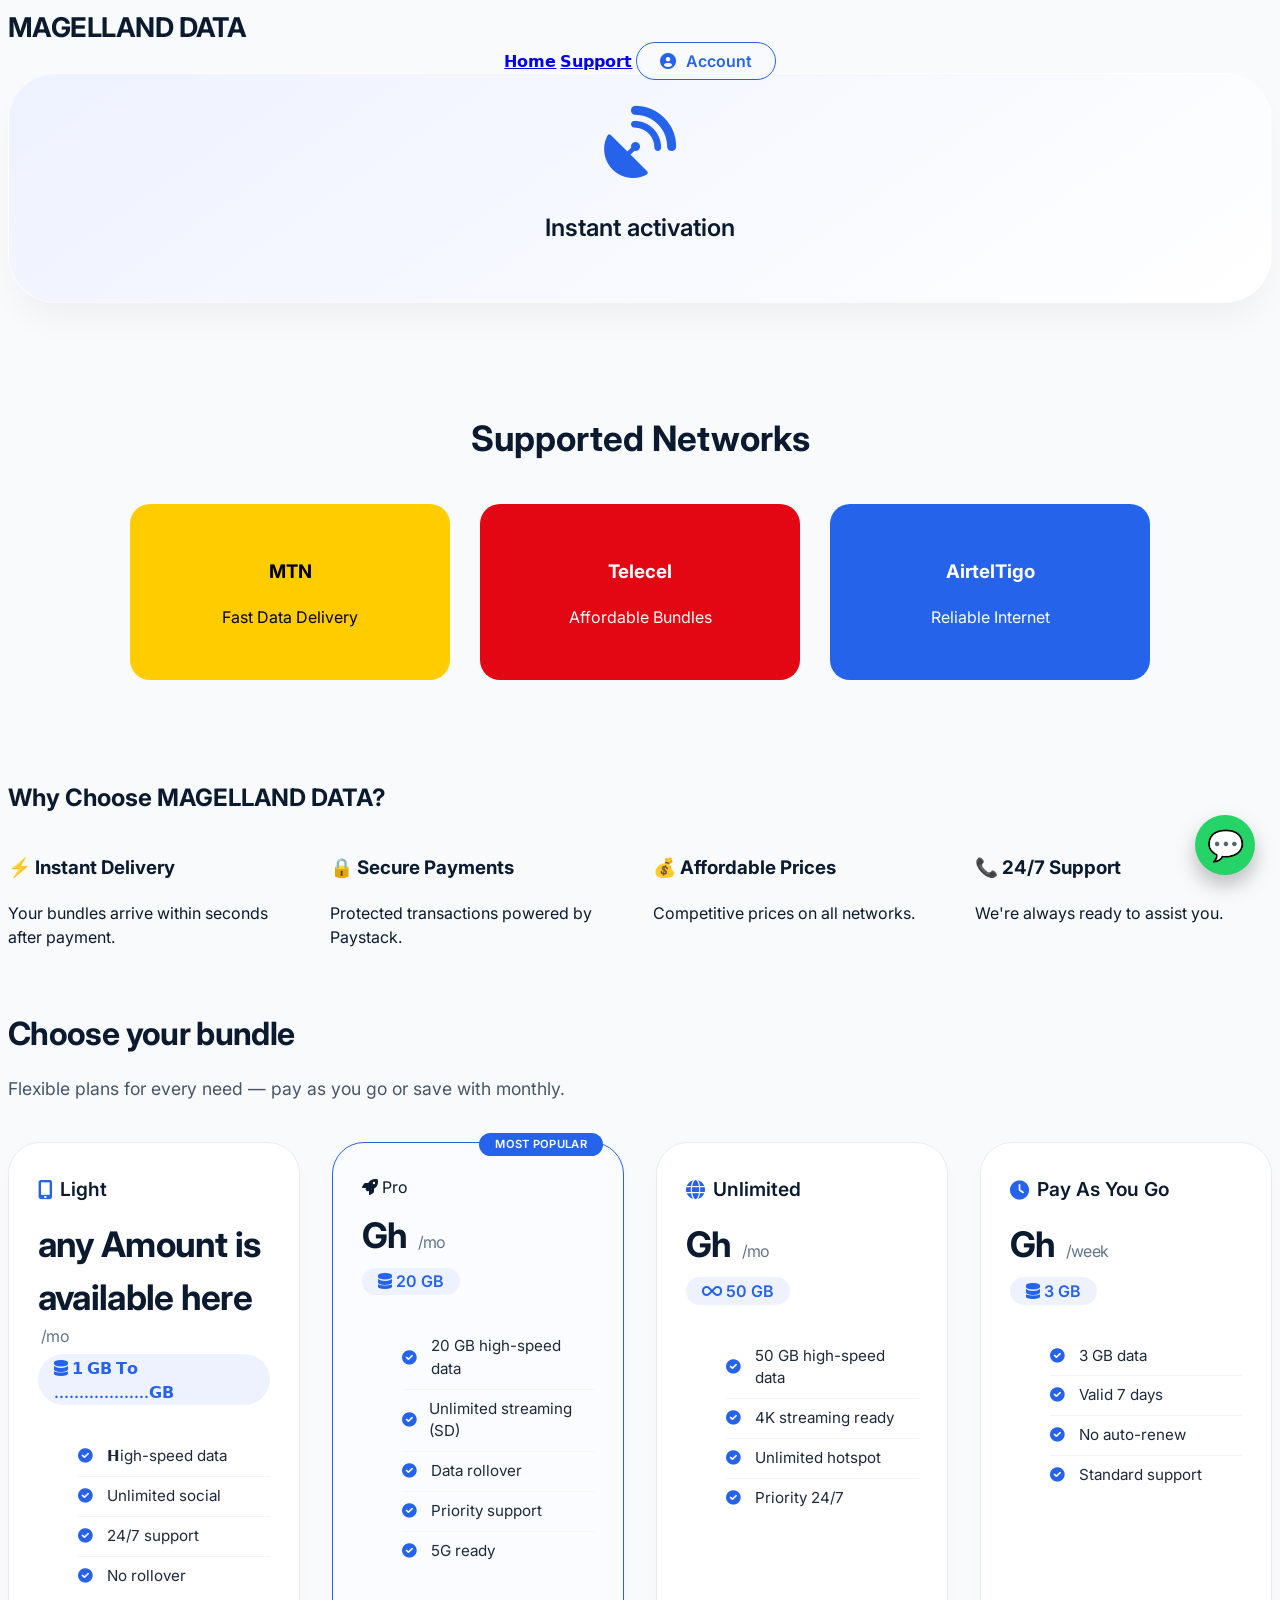
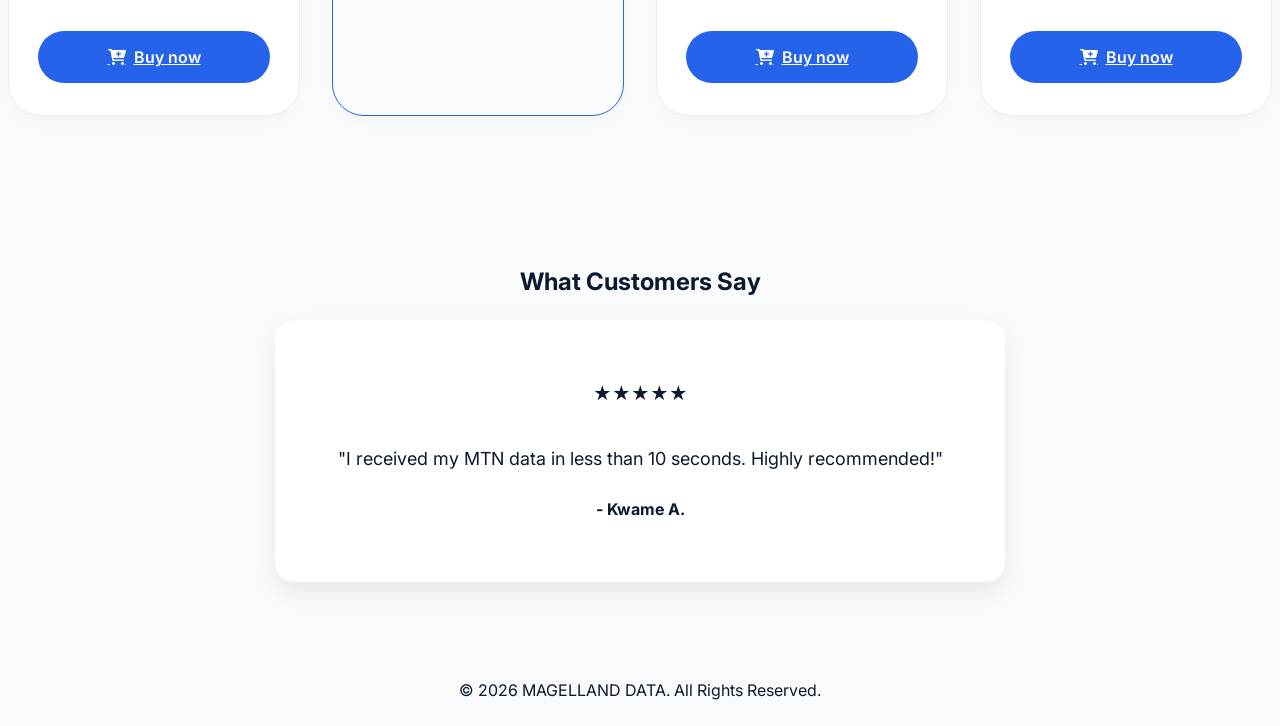
==== plans.html @ 6f500e3e "Add files via upload" ====
<DOCTYPE html>
    
      <meta name="viewport" content="width=device-width, initial-scale=1.0">
  <title>DataBundles · premium plans</title>
  <!-- Font & icons -->
  <link rel="preconnect" href="https://fonts.googleapis.com">
  <link rel="preconnect" href="https://fonts.gstatic.com" crossorigin>
  <link href="https://fonts.googleapis.com/css2?family=Inter:opsz,wght@14..32,400;14..32,500;14..32,600;14..32,700&display=swap" rel="stylesheet">
  <link rel="stylesheet" href="https://cdnjs.cloudflare.com/ajax/libs/font-awesome/6.0.0-beta3/css/all.min.css">
  <link rel="stylesheet" href="main.css">
   <link rel="stylesheet" href="style.css">
</head>
<body>
    <header>

<div class="logo">
MAGELLAND DATA
</div>

<nav>

  <center>
 <center><div>
       <a href="main.html">𝗛𝗼𝗺𝗲</a></li>
            
        <a href="https://wa.me/233599641354">𝗦𝘂𝗽𝗽𝗼𝗿𝘁</a>
        <span class="btn-outline"><i class="fas fa-user-circle"></i> Account</span>
   
    </center>

</nav>

</header>

    </div>
    <div class="hero-image">
      <i class="fas fa-satellite-dish"></i>
      <h3>Instant activation </div>
  </section>

    
</div>
 
 
<section class="networks">

<h2>Supported Networks</h2>

<div class="network-container">

<div class="network-card mtn">
<h3>MTN</h3>
<p>Fast Data Delivery</p>
</div>

<div class="network-card telecel">
<h3>Telecel</h3>
<p>Affordable Bundles</p>
</div>

<div class="network-card airteltigo">
<h3>AirtelTigo</h3>
<p>Reliable Internet</p>
</div>

</div>

</section>

<section class="features">

<h2>Why Choose MAGELLAND DATA?</h2>

<div class="feature-grid">

<div class="feature">
<h3>⚡ Instant Delivery</h3>
<p>Your bundles arrive within seconds after payment.</p>
</div>
<div class="feature">
<h3>🔒 Secure Payments</h3>
<p>Protected transactions powered by Paystack.</p>
</div>

<div class="feature">
<h3>💰 Affordable Prices</h3>
<p>Competitive prices on all networks.</p>
</div>

<div class="feature">
<h3>📞 24/7 Support</h3>
<p>We're always ready to assist you.</p>
</div>

</div>


</section>

</a>

    <!-- pricing -->
  <h2 class="section-title">Choose your bundle</h2>
  <p class="section-sub">Flexible plans for every need — pay as you go or save with monthly.</p>

  <div class="pricing-grid">
    <!-- card 1 -->
    <div class="card">
      <div class="plan-name"><i class="fas fa-mobile-alt"></i> Light</div>
      <div class="price">any Amount is available here <small>/mo</small></div>
      <span class="data-amount"><i class="fas fa-database"></i> 𝟭 𝗚𝗕 𝗧𝗼 ...................𝗚𝗕</span>
      <ul class="features">
        <li><i class="fas fa-check-circle"></i> 𝗛igh-speed data</li>
        <li><i class="fas fa-check-circle"></i> Unlimited social</li>
        <li><i class="fas fa-check-circle"></i> 24/7 support</li>
        <li><i class="fas fa-check-circle"></i> No rollover</li>
      </ul>
      <a href="https://apisolution.net/agent?ref=100227?plan=light" target="_blank" class="btn-primary">
  <span class="fas fa-cart-plus"></span> Buy now
</a>
      
      
    </div>

    <!-- card 2 popular -->
    <div class="card popular">
      <div class="plan"><i class="fas fa-rocket"></i> Pro</div>
      <div class="price">Gh <small>/mo</small></div>
      <span class="data-amount"><i class="fas fa-database"></i> 20 GB</span>
      <ul class="features">
        <li><i class="fas fa-check-circle"></i> 20 GB high-speed data</li>
        <li><i class="fas fa-check-circle"></i> Unlimited streaming (SD)</li>
        <li><i class="fas fa-check-circle"></i> Data rollover</li>
        <li><i class="fas fa-check-circle"></i> Priority support</li>
        <li><i class="fas fa-check-circle"></i> 5G ready</li>
      </ul>
      </div>
      
     
     
   

    <!-- card 3 -->
    <div class="card">
      <div class="plan-name"><i class="fas fa-globe"></i> Unlimited</div>
      <div class="price">Gh <small>/mo</small></div>
      <span class="data-amount"><i class="fas fa-infinity"></i> 50 GB</span>
      <ul class="features">
        <li><i class="fas fa-check-circle"></i> 50 GB high-speed data</li>
        <li><i class="fas fa-check-circle"></i> 4K streaming ready</li>
        <li><i class="fas fa-check-circle"></i> Unlimited hotspot</li>
        
        <li><i class="fas fa-check-circle"></i> Priority 24/7</li>
      </ul>
      <a href="https://apisolution.net/agent?ref=100227?plan=light" target="_blank" class="btn-primary">
  <span class="fas fa-cart-plus"></span> Buy now
</a>
      
    </div>

    <!-- card 4 extra -->
    <div class="card">
      <div class="plan-name"><i class="fas fa-clock"></i> Pay As You Go</div>
      <div class="price">Gh <small>/week</small></div>
      <span class="data-amount"><i class="fas fa-database"></i> 3 GB</span>
      <ul class="features">
        <li><i class="fas fa-check-circle"></i> 3 GB data</li>
        <li><i class="fas fa-check-circle"></i> Valid 7 days</li>
        <li><i class="fas fa-check-circle"></i> No auto-renew</li>
        <li><i class="fas fa-check-circle"></i> Standard support</li>
      </ul>
    <a href="https://apisolution.net/agent?ref=100227?plan=light" target="_blank" class="btn-primary">
  <span class="fas fa-cart-plus"></span> Buy now
</a>
    </div>
  </div>
  
  <section class="testimonials">

<h2>What Customers Say</h2>

<div class="testimonial">

<p>
★★★★★
<br><br>
"I received my MTN data in less than 10 seconds.
Highly recommended!"
</p>

<h4>- Kwame A.</h4>

</div>

</section>
  <footer>

<center><p>© 2026 MAGELLAND DATA. All Rights Reserved.</p></center>


<div>
 <a href="Wa.me/233599641354" class="whatsapp">

💬

</a>

  </footer>

<script src="js/script.js"></script>

</body>
</html>
 
</html>
---- main.css ----
<style>
    * {
      margin: 0;
      padding: 0;
      box-sizing: border-box;
    }

    body {
      font-family: 'Inter', -apple-system, BlinkMacSystemFont, sans-serif;
      background: #f8fafc;
      color: #0b1a2f;
      line-height: 1.5;
      display: flex;
      flex-direction: column;
      min-height: 100vh;
    }

    .container {
      max-width: 1280px;
      margin: 0 auto;
      padding: 0 2rem;
    }

    /* header / nav */
    .navbar {
      padding: 1.25rem 0;
      display: flex;
      align-items: center;
      justify-content: space-between;
      flex-wrap: wrap;
      border-bottom: 1px solid rgba(0,0,0,0.04);
    }

    .logo {
      font-size: 1.7rem;
      font-weight: 700;
      letter-spacing: -0.02em;
      display: flex;
      align-items: center;
      gap: 0.4rem;
    }

    .logo i {
      color: #2563eb;
      font-size: 1.8rem;
    }

    .nav-links {
      display: flex;
      gap: 2.2rem;
      font-weight: 500;
      color: #1e293b;
    }

    .nav-links a {
      text-decoration: none;
      color: #1e293b;
      transition: color 0.2s;
      font-size: 1rem;
    }

    .nav-links a:hover {
      color: #2563eb;
    }

    .btn-outline {
      border: 1.5px solid #2563eb;
      background: transparent;
      padding: 0.5rem 1.4rem;
      border-radius: 60px;
      font-weight: 600;
      color: #2563eb;
      transition: all 0.2s;
      cursor: default;
    }

    .btn-outline i {
      margin-right: 0.4rem;
    }

    /* hero */
    .hero {
      padding: 3.5rem 0 2.5rem 0;
      display: flex;
      flex-wrap: wrap;
      align-items: center;
      justify-content: space-between;
      gap: 2rem;
    }

    .hero-content {
      flex: 1 1 380px;
    }

    .hero-content h1 {
      font-size: 2.8rem;
      font-weight: 700;
      letter-spacing: -0.03em;
      line-height: 1.2;
      margin-bottom: 1.2rem;
    }

    .hero-content h1 span {
      background: linear-gradient(135deg, #2563eb, #7c3aed);
      -webkit-background-clip: text;
      -webkit-text-fill-color: transparent;
      background-clip: text;
    }

    .hero-content p {
      font-size: 1.15rem;
      color: #334155;
      max-width: 460px;
      margin-bottom: 2rem;
    }

    .hero-stats {
      display: flex;
      gap: 2.5rem;
      margin-top: 1.8rem;
    }

    .hero-stats div {
      display: flex;
      flex-direction: column;
    }

    .hero-stats .number {
      font-size: 1.7rem;
      font-weight: 700;
      color: #0b1a2f;
    }

    .hero-stats .label {
      font-size: 0.9rem;
      color: #475569;
    }

    .hero-image {
      flex: 1 1 320px;
      background: linear-gradient(145deg, #eef2ff, #ffffff);
      padding: 2rem 1.5rem;
      border-radius: 48px;
      box-shadow: 0 20px 35px -8px rgba(0,0,0,0.05);
      display: flex;
      flex-direction: column;
      align-items: center;
      justify-content: center;
      text-align: center;
      border: 1px solid rgba(255,255,255,0.6);
    }

    .hero-image i {
      font-size: 4.5rem;
      color: #2563eb;
      margin-bottom: 0.5rem;
    }

    .hero-image h3 {
      font-weight: 600;
      font-size: 1.5rem;
    }

    .hero-image p {
      color: #475569;
      max-width: 240px;
    }

    /* plans */
    .section-title {
      font-size: 2rem;
      font-weight: 700;
      margin: 2.8rem 0 0.8rem 0;
      letter-spacing: -0.02em;
    }

    .section-sub {
      color: #475569;
      margin-bottom: 2.5rem;
      font-size: 1.1rem;
    }

    .pricing-grid {
      display: grid;
      grid-template-columns: repeat(auto-fit, minmax(260px, 1fr));
      gap: 2rem;
      margin: 1.5rem 0 3rem 0;
    }

    .card {
      background: #ffffff;
      border-radius: 32px;
      padding: 2rem 1.8rem;
      box-shadow: 0 8px 20px -6px rgba(0,0,0,0.04);
      transition: all 0.2s ease;
      border: 1px solid #e9edf2;
      display: flex;
      flex-direction: column;
    }

    .card:hover {
      transform: translateY(-6px);
      border-color: #bdd3ff;
      box-shadow: 0 18px 30px -12px rgba(37, 99, 235, 0.12);
    }

    .card.popular {
      border: 1.5px solid #2563eb;
      background: #fafcff;
      position: relative;
    }

    .card.popular::after {
      content: "most popular";
      position: absolute;
      top: -10px;
      right: 20px;
      background: #2563eb;
      color: white;
      font-size: 0.7rem;
      font-weight: 600;
      padding: 0.2rem 1rem;
      border-radius: 40px;
      letter-spacing: 0.3px;
      text-transform: uppercase;
    }

    .card .plan-name {
      font-size: 1.2rem;
      font-weight: 600;
      margin-bottom: 0.3rem;
      display: flex;
      align-items: center;
      gap: 0.5rem;
    }

    .card .plan-name i {
      color: #2563eb;
      font-size: 1.2rem;
    }

    .card .price {
      font-size: 2.2rem;
      font-weight: 700;
      margin: 0.6rem 0 0.2rem 0;
      letter-spacing: -0.02em;
    }

    .card .price small {
      font-size: 1rem;
      font-weight: 400;
      color: #64748b;
      margin-left: 0.2rem;
    }

    .card .data-amount {
      font-size: 1rem;
      color: #2563eb;
      font-weight: 600;
      background: #eef2ff;
      display: inline-block;
      padding: 0.1rem 1rem;
      border-radius: 60px;
      align-self: flex-start;
      margin: 0.2rem 0 0.8rem 0;
    }

    .card .features {
      list-style: none;
      margin: 1.2rem 0 1.8rem 0;
      flex: 1;
    }

    .card .features li {
      padding: 0.5rem 0;
      display: flex;
      align-items: center;
      gap: 0.6rem;
      border-bottom: 1px solid #f1f5f9;
      font-size: 0.95rem;
      color: #1e293b;
    }

    .card .features li:last-child {
      border-bottom: 0;
    }

    .card .features i {
      color: #2563eb;
      width: 1.2rem;
      font-size: 0.9rem;
    }

    .btn-primary {
      background: #2563eb;
      border: none;
      color: white;
      padding: 0.9rem 0;
      border-radius: 60px;
      font-weight: 600;
      font-size: 1rem;
      cursor: pointer;
      transition: background 0.2s;
      width: 100%;
      display: inline-flex;
      align-items: center;
      justify-content: center;
      gap: 0.5rem;
      margin-top: 0.4rem;
    }

    .btn-primary:hover {
      background: #1d4ed8;
    }

    .btn-primary i {
      font-size: 0.9rem;
    }

    .btn-outline-card {
      background: transparent;
      border: 1.5px solid #2563eb;
      color: #2563eb;
      padding: 0.8rem 0;
      border-radius: 60px;
      font-weight: 600;
      transition: all 0.2s;
      width: 100%;
      cursor: pointer;
      display: inline-flex;
      align-items: center;
      justify-content: center;
      gap: 0.5rem;
    }

    .btn-outline-card:hover {
      background: #eef2ff;
    }

    /* contact / cta */
    .contact-section {
      background: #ffffff;
      border-radius: 40px;
      padding: 2.8rem 2.5rem;
      margin: 2.5rem 0 3.5rem 0;
      box-shadow: 0 6px 18px rgba(0,0,0,0.02);
      border: 1px solid #eef2f6;
      display: flex;
      flex-wrap: wrap;
      align-items: center;
      justify-content: space-between;
      gap: 2rem;
    }

    .contact-text h2 {
      font-weight: 700;
      font-size: 1.8rem;
      margin-bottom: 0.3rem;
    }

    .contact-text p {
      color: #475569;
    }

    .contact-form {
      display: flex;
      flex-wrap: wrap;
      align-items: center;
      gap: 0.8rem;
      flex: 1 1 380px;
    }

    .contact-form input {
      flex: 2 1 200px;
      padding: 0.9rem 1.2rem;
      border-radius: 60px;
      border: 1.5px solid #e2e8f0;
      background: #f8fafc;
      font-size: 0.95rem;
      outline: none;
      transition: border 0.2s;
    }

    .contact-form input:focus {
      border-color: #2563eb;
      background: white;
    }

    .contact-form button {
      background: #0b1a2f;
      border: none;
      color: white;
      padding: 0.9rem 2.2rem;
      border-radius: 60px;
      font-weight: 600;
      cursor: pointer;
      transition: background 0.2s;
      display: flex;
      align-items: center;
      gap: 0.5rem;
      white-space: nowrap;
    }

    .contact-form button:hover {
      background: #1e293b;
    }
/* WHATSAPP */

.whatsapp{
position:fixed;
right:25px;
bottom:25px;
width:60px;
height:60px;
background:#25D366;
color:white;
border-radius:50%;
display:flex;
justify-content:center;
align-items:center;
text-decoration:none;
font-size:30px;
box-shadow:0 10px 20px rgba(0,0,0,.25);
transition:.3s;
}

    /* footer */
    .footer {
      border-top: 1px solid #e2e8f0;
      padding: 2rem 0 1.8rem 0;
      margin-top: auto;
      display: flex;
      flex-wrap: wrap;
      justify-content: space-between;
      align-items: center;
      color: #475569;
      font-size: 0.95rem;
    }

    .footer-links {
      display: flex;
      gap: 2rem;
    }

    .footer-links a {
      text-decoration: none;
      color: #334155;
    }

    .footer-links a:hover {
      color: #2563eb;
    }

    .footer i {
      margin: 0 0.2rem;
      color: #64748b;
    }

    /* responsive */
    @media (max-width: 700px) {
      .navbar {
        flex-direction: column;
        align-items: flex-start;
        gap: 0.8rem;
      }
      .nav-links {
        gap: 1.2rem;
        flex-wrap: wrap;
      }
      .hero-content h1 {
        font-size: 2.2rem;
      }
      .hero-stats {
        gap: 1.5rem;
      }
    }
  </style>
---- style.css ----
/* NETWORKS */

.networks{
padding:80px 20px;
text-align:center;
}

.networks h2{
margin-bottom:40px;
font-size:35px;
}

.network-container{
display:flex;
justify-content:center;
gap:30px;
flex-wrap:wrap;
}

.network-card{
width:250px;
padding:35px;
border-radius:20px;
color:white;
transition:.3s;
cursor:pointer;
}

.network-card:hover{
transform:translateY(-10px);
}

.mtn{
background:#ffcc00;
color:black;
}

.telecel{
background:#e30613;
}

.airteltigo{
background:#2563eb;
}

/* FEATURE GRID */

.feature-grid{
display:grid;
grid-template-columns:repeat(auto-fit,minmax(250px,1fr));
gap:25px;
}

/* TESTIMONIALS */

.testimonials{
padding:80px 20px;
text-align:center;
}

.testimonial{
max-width:650px;
margin:auto;
background:white;
padding:40px;
border-radius:20px;
box-shadow:0 10px 25px rgba(0,0,0,.08);
}

.testimonial p{
line-height:1.8;
font-size:18px;
}

/* WHATSAPP */

.whatsapp{
position:fixed;
right:25px;
bottom:25px;
width:60px;
height:60px;
background:#25D366;
color:white;
border-radius:50%;
display:flex;
justify-content:center;
align-items:center;
text-decoration:none;
font-size:30px;
box-shadow:0 10px 20px rgba(0,0,0,.25);
transition:.3s;
}

.whatsapp:hover{
transform:scale(1.1);
}
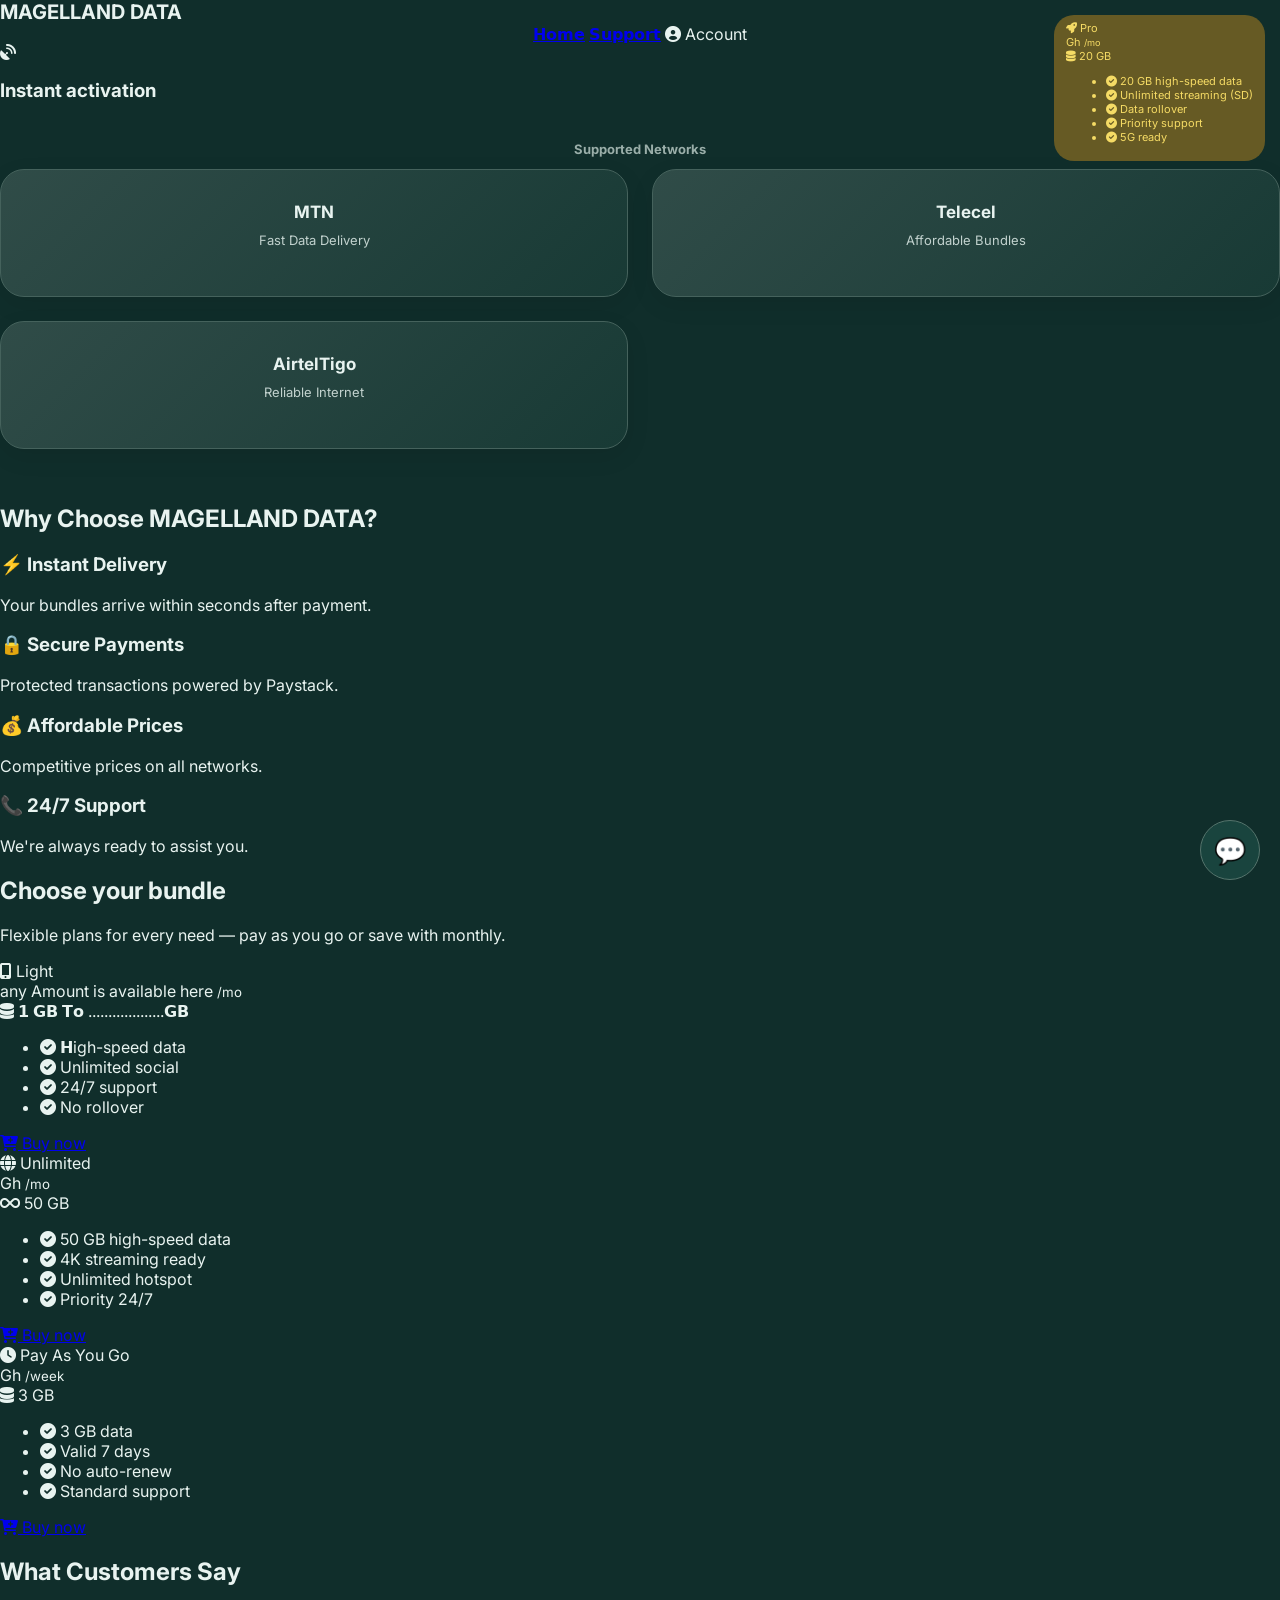
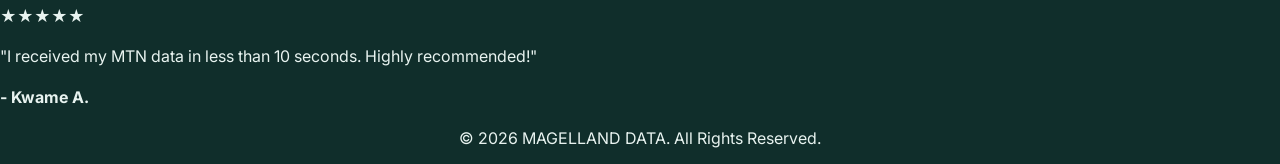
==== commit 8e949f05: "Update plans.html" ====
--- a/plans.html
+++ b/plans.html
@@ -8,7 +8,7 @@
   <link href="https://fonts.googleapis.com/css2?family=Inter:opsz,wght@14..32,400;14..32,500;14..32,600;14..32,700&display=swap" rel="stylesheet">
   <link rel="stylesheet" href="https://cdnjs.cloudflare.com/ajax/libs/font-awesome/6.0.0-beta3/css/all.min.css">
   <link rel="stylesheet" href="main.css">
-   <link rel="stylesheet" href="style.css">
+ 
 </head>
 <body>
     <header>
@@ -21,7 +21,7 @@
 
   <center>
  <center><div>
-       <a href="main.html">𝗛𝗼𝗺𝗲</a></li>
+       <a href="index.html">𝗛𝗼𝗺𝗲</a></li>
             
         <a href="https://wa.me/233599641354">𝗦𝘂𝗽𝗽𝗼𝗿𝘁</a>
         <span class="btn-outline"><i class="fas fa-user-circle"></i> Account</span>
@@ -115,7 +115,7 @@
         <li><i class="fas fa-check-circle"></i> 24/7 support</li>
         <li><i class="fas fa-check-circle"></i> No rollover</li>
       </ul>
-      <a href="https://apisolution.net/agent?ref=100227?plan=light" target="_blank" class="btn-primary">
+      <a href="https://apisolution.net/agent?ref=100227" target="_blank" class="btn-primary">
   <span class="fas fa-cart-plus"></span> Buy now
 </a>
       
@@ -152,7 +152,7 @@
         
         <li><i class="fas fa-check-circle"></i> Priority 24/7</li>
       </ul>
-      <a href="https://apisolution.net/agent?ref=100227?plan=light" target="_blank" class="btn-primary">
+      <a href="https://apisolution.net/agent?ref=100227" target="_blank" class="btn-primary">
   <span class="fas fa-cart-plus"></span> Buy now
 </a>
       
@@ -169,7 +169,7 @@
         <li><i class="fas fa-check-circle"></i> No auto-renew</li>
         <li><i class="fas fa-check-circle"></i> Standard support</li>
       </ul>
-    <a href="https://apisolution.net/agent?ref=100227?plan=light" target="_blank" class="btn-primary">
+    <a href="https://apisolution.net/agent?ref=100227" target="_blank" class="btn-primary">
   <span class="fas fa-cart-plus"></span> Buy now
 </a>
     </div>
@@ -199,7 +199,7 @@
 
 
 <div>
- <a href="Wa.me/233599641354" class="whatsapp">
+<a href="https://wa.me/233599641354" class="whatsapp">
 
 💬
 
@@ -212,4 +212,4 @@
 </body>
 </html>
  
-</html>+</html>
--- a/main.css
+++ b/main.css
@@ -1,477 +1,306 @@
-<style>
-    * {
-      margin: 0;
-      padding: 0;
-      box-sizing: border-box;
-    }
-
-    body {
-      font-family: 'Inter', -apple-system, BlinkMacSystemFont, sans-serif;
-      background: #f8fafc;
-      color: #0b1a2f;
-      line-height: 1.5;
-      display: flex;
-      flex-direction: column;
-      min-height: 100vh;
-    }
-
+```css
+* {
+    box-sizing: border-box;
+}
+
+body {
+    margin: 0;
+    background: #102e2b;
+    color: #e8f3f0;
+    font-family: 'Inter', sans-serif;
+}
+
+.container {
+    width: 100%;
+    max-width: 1200px;
+    margin: auto;
+    padding: 20px;
+}
+
+/* NAVIGATION */
+.navbar {
+    display: flex;
+    align-items: center;
+    justify-content: space-between;
+    flex-wrap: wrap;
+    gap: 16px;
+    padding: 20px 28px;
+    background: #123a35;
+    border: 1px solid #31534d;
+    border-radius: 45px;
+}
+
+.logo {
+    font-size: 20px;
+    font-weight: 700;
+}
+
+.nav-links {
+    display: flex;
+    align-items: center;
+    flex-wrap: wrap;
+    gap: 20px;
+}
+
+.nav-links a,
+.footer a {
+    color: #e8f3f0;
+    text-decoration: none;
+}
+
+/* HERO */
+.hero {
+    margin: 28px 0 45px;
+    padding: 30px;
+    background: #17635c;
+    border-radius: 28px;
+}
+
+.hero h1 {
+    margin-top: 0;
+    font-size: 30px;
+}
+
+.hero h3 {
+    font-size: 16px;
+    font-weight: 500;
+}
+
+.hero p {
+    line-height: 1.7;
+}
+
+.hero-features {
+    display: flex;
+    flex-wrap: wrap;
+    gap: 22px;
+    margin-top: 25px;
+    padding-top: 20px;
+    border-top: 1px solid #428078;
+    font-size: 13px;
+}
+
+/* NETWORK SECTION */
+.networks {
+    padding: 10px 0 35px;
+    text-align: center;
+}
+
+.networks h2 {
+    font-size: 13px;
+    color: #9aaea9;
+    margin-bottom: 12px;
+}
+
+.networks > p {
+    color: #b7c9c4;
+    font-size: 14px;
+    margin-bottom: 28px;
+}
+
+/* NETWORK CARDS */
+.network-container {
+    display: grid;
+    grid-template-columns: repeat(2, minmax(0, 1fr));
+    gap: 24px;
+}
+
+.network-card {
+    position: relative;
+    display: flex;
+    flex-direction: column;
+    align-items: center;
+    min-width: 0;
+    padding: 32px 22px 20px;
+    background: linear-gradient(
+        135deg,
+        #304c48,
+        #183a35
+    );
+    border: 1px solid #45625c;
+    border-radius: 24px;
+    box-shadow: 0 8px 25px rgba(0, 0, 0, 0.08);
+}
+
+.network-logo {
+    display: flex;
+    align-items: center;
+    justify-content: center;
+    width: 100px;
+    height: 100px;
+    margin: 0 auto 16px;
+    border: 8px solid #172c48;
+    border-radius: 50%;
+    background: #fff;
+    color: #d4b900;
+    font-size: 17px;
+    font-weight: 800;
+}
+
+.airteltigo .network-logo {
+    color: #c51e42;
+}
+
+.telecel .network-logo {
+    color: #e30613;
+}
+
+.network-card h3 {
+    margin: 0 0 10px;
+    font-size: 17px;
+}
+
+.network-card p {
+    color: #c2d2ce;
+    font-size: 13px;
+    margin: 0 0 28px;
+}
+
+.popular {
+    position: absolute;
+    top: 15px;
+    right: 15px;
+    padding: 6px 12px;
+    border-radius: 20px;
+    background: #665a24;
+    color: #f5db65;
+    font-size: 11px;
+}
+
+.select-network {
+    display: flex;
+    justify-content: center;
+    align-items: center;
+    gap: 12px;
+    width: 100%;
+    min-height: 48px;
+    margin-top: auto;
+    padding: 12px;
+    border: 1px solid #55746c;
+    border-radius: 35px;
+    color: #e8f3f0;
+    background: rgba(255, 255, 255, 0.04);
+    text-decoration: none;
+    font-size: 14px;
+    font-weight: 600;
+    transition: background 0.2s, transform 0.2s;
+}
+
+.select-network:hover {
+    background: #17635c;
+    transform: translateY(-2px);
+}
+
+/* FOOTER */
+.footer {
+    display: flex;
+    justify-content: space-between;
+    align-items: center;
+    flex-wrap: wrap;
+    gap: 18px;
+    margin-top: 30px;
+    padding: 22px 0;
+    border-top: 1px solid #31534d;
+}
+
+.footer-links {
+    display: flex;
+    flex-wrap: wrap;
+    gap: 18px;
+}
+
+/* WHATSAPP */
+.whatsapp {
+    position: fixed;
+    right: 20px;
+    bottom: 20px;
+    z-index: 10;
+    display: flex;
+    align-items: center;
+    justify-content: center;
+    width: 58px;
+    height: 58px;
+    border: 1px solid #55746c;
+    border-radius: 50%;
+    background: #19443e;
+    color: #b8e8d8;
+    text-decoration: none;
+    font-size: 26px;
+}
+
+/* TABLETS */
+@media (max-width: 768px) {
     .container {
-      max-width: 1280px;
-      margin: 0 auto;
-      padding: 0 2rem;
-    }
-
-    /* header / nav */
+        padding: 16px;
+    }
+
+    .network-container {
+        grid-template-columns: 1fr;
+    }
+
     .navbar {
-      padding: 1.25rem 0;
-      display: flex;
-      align-items: center;
-      justify-content: space-between;
-      flex-wrap: wrap;
-      border-bottom: 1px solid rgba(0,0,0,0.04);
-    }
-
-    .logo {
-      font-size: 1.7rem;
-      font-weight: 700;
-      letter-spacing: -0.02em;
-      display: flex;
-      align-items: center;
-      gap: 0.4rem;
-    }
-
-    .logo i {
-      color: #2563eb;
-      font-size: 1.8rem;
+        padding: 18px;
+        border-radius: 28px;
     }
 
     .nav-links {
-      display: flex;
-      gap: 2.2rem;
-      font-weight: 500;
-      color: #1e293b;
-    }
-
-    .nav-links a {
-      text-decoration: none;
-      color: #1e293b;
-      transition: color 0.2s;
-      font-size: 1rem;
-    }
-
-    .nav-links a:hover {
-      color: #2563eb;
-    }
-
-    .btn-outline {
-      border: 1.5px solid #2563eb;
-      background: transparent;
-      padding: 0.5rem 1.4rem;
-      border-radius: 60px;
-      font-weight: 600;
-      color: #2563eb;
-      transition: all 0.2s;
-      cursor: default;
-    }
-
-    .btn-outline i {
-      margin-right: 0.4rem;
-    }
-
-    /* hero */
+        gap: 14px;
+    }
+
     .hero {
-      padding: 3.5rem 0 2.5rem 0;
-      display: flex;
-      flex-wrap: wrap;
-      align-items: center;
-      justify-content: space-between;
-      gap: 2rem;
-    }
-
-    .hero-content {
-      flex: 1 1 380px;
-    }
-
-    .hero-content h1 {
-      font-size: 2.8rem;
-      font-weight: 700;
-      letter-spacing: -0.03em;
-      line-height: 1.2;
-      margin-bottom: 1.2rem;
-    }
-
-    .hero-content h1 span {
-      background: linear-gradient(135deg, #2563eb, #7c3aed);
-      -webkit-background-clip: text;
-      -webkit-text-fill-color: transparent;
-      background-clip: text;
-    }
-
-    .hero-content p {
-      font-size: 1.15rem;
-      color: #334155;
-      max-width: 460px;
-      margin-bottom: 2rem;
-    }
-
-    .hero-stats {
-      display: flex;
-      gap: 2.5rem;
-      margin-top: 1.8rem;
-    }
-
-    .hero-stats div {
-      display: flex;
-      flex-direction: column;
-    }
-
-    .hero-stats .number {
-      font-size: 1.7rem;
-      font-weight: 700;
-      color: #0b1a2f;
-    }
-
-    .hero-stats .label {
-      font-size: 0.9rem;
-      color: #475569;
-    }
-
-    .hero-image {
-      flex: 1 1 320px;
-      background: linear-gradient(145deg, #eef2ff, #ffffff);
-      padding: 2rem 1.5rem;
-      border-radius: 48px;
-      box-shadow: 0 20px 35px -8px rgba(0,0,0,0.05);
-      display: flex;
-      flex-direction: column;
-      align-items: center;
-      justify-content: center;
-      text-align: center;
-      border: 1px solid rgba(255,255,255,0.6);
-    }
-
-    .hero-image i {
-      font-size: 4.5rem;
-      color: #2563eb;
-      margin-bottom: 0.5rem;
-    }
-
-    .hero-image h3 {
-      font-weight: 600;
-      font-size: 1.5rem;
-    }
-
-    .hero-image p {
-      color: #475569;
-      max-width: 240px;
-    }
-
-    /* plans */
-    .section-title {
-      font-size: 2rem;
-      font-weight: 700;
-      margin: 2.8rem 0 0.8rem 0;
-      letter-spacing: -0.02em;
-    }
-
-    .section-sub {
-      color: #475569;
-      margin-bottom: 2.5rem;
-      font-size: 1.1rem;
-    }
-
-    .pricing-grid {
-      display: grid;
-      grid-template-columns: repeat(auto-fit, minmax(260px, 1fr));
-      gap: 2rem;
-      margin: 1.5rem 0 3rem 0;
-    }
-
-    .card {
-      background: #ffffff;
-      border-radius: 32px;
-      padding: 2rem 1.8rem;
-      box-shadow: 0 8px 20px -6px rgba(0,0,0,0.04);
-      transition: all 0.2s ease;
-      border: 1px solid #e9edf2;
-      display: flex;
-      flex-direction: column;
-    }
-
-    .card:hover {
-      transform: translateY(-6px);
-      border-color: #bdd3ff;
-      box-shadow: 0 18px 30px -12px rgba(37, 99, 235, 0.12);
-    }
-
-    .card.popular {
-      border: 1.5px solid #2563eb;
-      background: #fafcff;
-      position: relative;
-    }
-
-    .card.popular::after {
-      content: "most popular";
-      position: absolute;
-      top: -10px;
-      right: 20px;
-      background: #2563eb;
-      color: white;
-      font-size: 0.7rem;
-      font-weight: 600;
-      padding: 0.2rem 1rem;
-      border-radius: 40px;
-      letter-spacing: 0.3px;
-      text-transform: uppercase;
-    }
-
-    .card .plan-name {
-      font-size: 1.2rem;
-      font-weight: 600;
-      margin-bottom: 0.3rem;
-      display: flex;
-      align-items: center;
-      gap: 0.5rem;
-    }
-
-    .card .plan-name i {
-      color: #2563eb;
-      font-size: 1.2rem;
-    }
-
-    .card .price {
-      font-size: 2.2rem;
-      font-weight: 700;
-      margin: 0.6rem 0 0.2rem 0;
-      letter-spacing: -0.02em;
-    }
-
-    .card .price small {
-      font-size: 1rem;
-      font-weight: 400;
-      color: #64748b;
-      margin-left: 0.2rem;
-    }
-
-    .card .data-amount {
-      font-size: 1rem;
-      color: #2563eb;
-      font-weight: 600;
-      background: #eef2ff;
-      display: inline-block;
-      padding: 0.1rem 1rem;
-      border-radius: 60px;
-      align-self: flex-start;
-      margin: 0.2rem 0 0.8rem 0;
-    }
-
-    .card .features {
-      list-style: none;
-      margin: 1.2rem 0 1.8rem 0;
-      flex: 1;
-    }
-
-    .card .features li {
-      padding: 0.5rem 0;
-      display: flex;
-      align-items: center;
-      gap: 0.6rem;
-      border-bottom: 1px solid #f1f5f9;
-      font-size: 0.95rem;
-      color: #1e293b;
-    }
-
-    .card .features li:last-child {
-      border-bottom: 0;
-    }
-
-    .card .features i {
-      color: #2563eb;
-      width: 1.2rem;
-      font-size: 0.9rem;
-    }
-
-    .btn-primary {
-      background: #2563eb;
-      border: none;
-      color: white;
-      padding: 0.9rem 0;
-      border-radius: 60px;
-      font-weight: 600;
-      font-size: 1rem;
-      cursor: pointer;
-      transition: background 0.2s;
-      width: 100%;
-      display: inline-flex;
-      align-items: center;
-      justify-content: center;
-      gap: 0.5rem;
-      margin-top: 0.4rem;
-    }
-
-    .btn-primary:hover {
-      background: #1d4ed8;
-    }
-
-    .btn-primary i {
-      font-size: 0.9rem;
-    }
-
-    .btn-outline-card {
-      background: transparent;
-      border: 1.5px solid #2563eb;
-      color: #2563eb;
-      padding: 0.8rem 0;
-      border-radius: 60px;
-      font-weight: 600;
-      transition: all 0.2s;
-      width: 100%;
-      cursor: pointer;
-      display: inline-flex;
-      align-items: center;
-      justify-content: center;
-      gap: 0.5rem;
-    }
-
-    .btn-outline-card:hover {
-      background: #eef2ff;
-    }
-
-    /* contact / cta */
-    .contact-section {
-      background: #ffffff;
-      border-radius: 40px;
-      padding: 2.8rem 2.5rem;
-      margin: 2.5rem 0 3.5rem 0;
-      box-shadow: 0 6px 18px rgba(0,0,0,0.02);
-      border: 1px solid #eef2f6;
-      display: flex;
-      flex-wrap: wrap;
-      align-items: center;
-      justify-content: space-between;
-      gap: 2rem;
-    }
-
-    .contact-text h2 {
-      font-weight: 700;
-      font-size: 1.8rem;
-      margin-bottom: 0.3rem;
-    }
-
-    .contact-text p {
-      color: #475569;
-    }
-
-    .contact-form {
-      display: flex;
-      flex-wrap: wrap;
-      align-items: center;
-      gap: 0.8rem;
-      flex: 1 1 380px;
-    }
-
-    .contact-form input {
-      flex: 2 1 200px;
-      padding: 0.9rem 1.2rem;
-      border-radius: 60px;
-      border: 1.5px solid #e2e8f0;
-      background: #f8fafc;
-      font-size: 0.95rem;
-      outline: none;
-      transition: border 0.2s;
-    }
-
-    .contact-form input:focus {
-      border-color: #2563eb;
-      background: white;
-    }
-
-    .contact-form button {
-      background: #0b1a2f;
-      border: none;
-      color: white;
-      padding: 0.9rem 2.2rem;
-      border-radius: 60px;
-      font-weight: 600;
-      cursor: pointer;
-      transition: background 0.2s;
-      display: flex;
-      align-items: center;
-      gap: 0.5rem;
-      white-space: nowrap;
-    }
-
-    .contact-form button:hover {
-      background: #1e293b;
-    }
-/* WHATSAPP */
-
-.whatsapp{
-position:fixed;
-right:25px;
-bottom:25px;
-width:60px;
-height:60px;
-background:#25D366;
-color:white;
-border-radius:50%;
-display:flex;
-justify-content:center;
-align-items:center;
-text-decoration:none;
-font-size:30px;
-box-shadow:0 10px 20px rgba(0,0,0,.25);
-transition:.3s;
-}
-
-    /* footer */
-    .footer {
-      border-top: 1px solid #e2e8f0;
-      padding: 2rem 0 1.8rem 0;
-      margin-top: auto;
-      display: flex;
-      flex-wrap: wrap;
-      justify-content: space-between;
-      align-items: center;
-      color: #475569;
-      font-size: 0.95rem;
-    }
-
-    .footer-links {
-      display: flex;
-      gap: 2rem;
-    }
-
-    .footer-links a {
-      text-decoration: none;
-      color: #334155;
-    }
-
-    .footer-links a:hover {
-      color: #2563eb;
-    }
-
-    .footer i {
-      margin: 0 0.2rem;
-      color: #64748b;
-    }
-
-    /* responsive */
-    @media (max-width: 700px) {
-      .navbar {
+        padding: 25px;
+    }
+}
+
+/* PHONES */
+@media (max-width: 480px) {
+    .container {
+        padding: 12px;
+    }
+
+    .navbar {
         flex-direction: column;
         align-items: flex-start;
-        gap: 0.8rem;
-      }
-      .nav-links {
-        gap: 1.2rem;
-        flex-wrap: wrap;
-      }
-      .hero-content h1 {
-        font-size: 2.2rem;
-      }
-      .hero-stats {
-        gap: 1.5rem;
-      }
-    }
-  </style>+        border-radius: 24px;
+    }
+
+    .logo {
+        font-size: 17px;
+    }
+
+    .nav-links {
+        width: 100%;
+        gap: 12px;
+        font-size: 13px;
+    }
+
+    .hero {
+        margin-top: 20px;
+        padding: 22px 18px;
+        border-radius: 22px;
+    }
+
+    .hero h1 {
+        font-size: 25px;
+    }
+
+    .hero-features {
+        gap: 14px;
+        font-size: 12px;
+    }
+
+    .network-card {
+        padding: 30px 18px 18px;
+    }
+
+    .network-logo {
+        width: 90px;
+        height: 90px;
+    }
+
+    .footer {
+        flex-direction: column;
+        align-items: flex-start;
+    }
+}
+```
